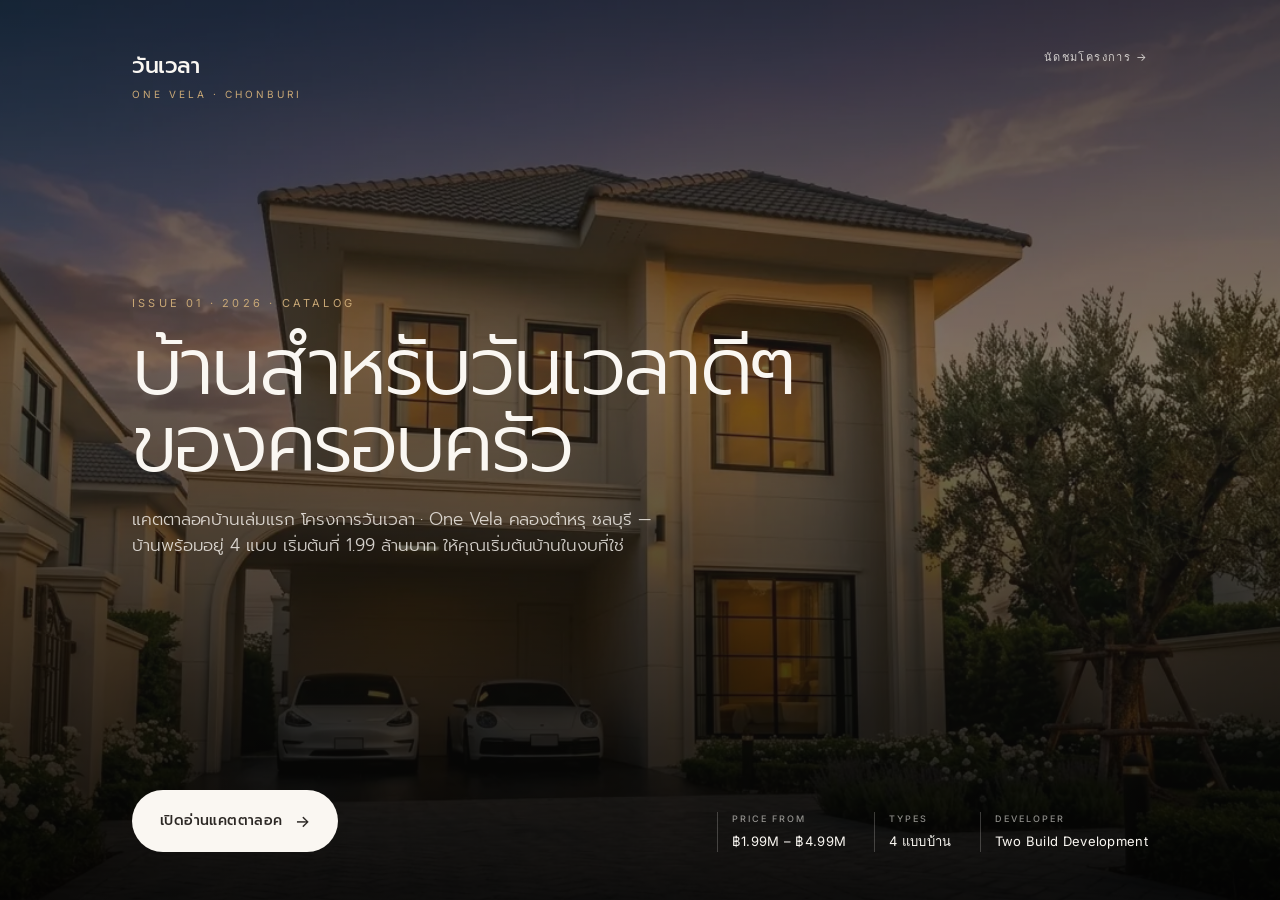
==== index.html @ 5f415947 "feat: launch วันเวลา · One Vela catalog Issue 01 - magazine-style 32-page flipbook (StPageFlip deskt" ====
<!DOCTYPE html>
<html lang="th">
<head>
<meta charset="UTF-8">
<meta name="viewport" content="width=device-width, initial-scale=1.0, viewport-fit=cover">
<meta name="theme-color" content="#FAF7F2">
<title>วันเวลา · One Vela — แคตตาลอคบ้าน คลองตำหรุ ชลบุรี</title>
<meta name="description" content="แคตตาลอคบ้านโครงการวันเวลา · One Vela — บ้านพร้อมอยู่ คลองตำหรุ ชลบุรี เริ่ม 1.99–4.99 ล้านบาท 4 ไทป์: บ้านเดี่ยว ทาวน์โฮม บ้านแฝด">
<meta name="keywords" content="วันเวลา, One Vela, บ้านชลบุรี, บ้านคลองตำหรุ, บ้านเดี่ยว, ทาวน์โฮม, บ้านแฝด, อมตะนคร, บางแสน, Two Build">

<link rel="preconnect" href="https://fonts.googleapis.com">
<link rel="preconnect" href="https://fonts.gstatic.com" crossorigin>
<link href="https://fonts.googleapis.com/css2?family=Prompt:wght@300;400;500;600&family=Inter:wght@400;500;600&display=swap" rel="stylesheet">
<link rel="stylesheet" href="assets/css/tokens.css">
<link rel="icon" href="images/logo/icon-primary.jpg" type="image/jpeg">
<link rel="apple-touch-icon" href="images/logo/icon-primary.jpg">

<meta property="og:title" content="วันเวลา · One Vela — แคตตาลอคบ้าน คลองตำหรุ ชลบุรี">
<meta property="og:description" content="บ้านพร้อมอยู่ 4 ไทป์ เริ่ม 1.99–4.99 ล้านบาท · เปิดอ่านแคตตาลอคแบบ flipbook">
<meta property="og:image" content="images/covers/landing-hero.webp">
<meta property="og:type" content="website">
<meta property="og:locale" content="th_TH">
<meta name="twitter:card" content="summary_large_image">

<script type="application/ld+json">
{
  "@context": "https://schema.org",
  "@type": "RealEstateAgent",
  "name": "วันเวลา · One Vela",
  "description": "โครงการบ้านจัดสรร คลองตำหรุ ชลบุรี โดย บริษัท ทู บิลด์ ดีเวลลอปเมนท์ จำกัด",
  "telephone": "+66-92-787-4222",
  "email": "twobuild.d@gmail.com",
  "address": {
    "@type": "PostalAddress",
    "streetAddress": "89 หมู่ 1 ตำบลคลองตำหรุ",
    "addressLocality": "อำเภอเมืองชลบุรี",
    "addressRegion": "ชลบุรี",
    "postalCode": "20000",
    "addressCountry": "TH"
  },
  "priceRange": "฿1.99M - ฿4.99M",
  "image": "images/covers/landing-hero.webp"
}
</script>

<style>
  body {
    min-height: 100vh;
    display: flex;
    flex-direction: column;
    overflow: hidden;
  }
  .splash {
    position: relative;
    flex: 1;
    background: var(--charcoal);
    color: var(--cream);
    overflow: hidden;
    display: flex;
  }
  .splash-photo {
    position: absolute;
    inset: 0;
    width: 100%; height: 100%;
    object-fit: cover;
    opacity: 0.55;
    z-index: 0;
  }
  .splash-overlay {
    position: absolute;
    inset: 0;
    background: linear-gradient(180deg, rgba(0,0,0,0.5) 0%, rgba(0,0,0,0.2) 40%, rgba(0,0,0,0.85) 100%);
    z-index: 1;
  }
  .splash-content {
    position: relative;
    z-index: 2;
    max-width: 1080px;
    margin: 0 auto;
    width: 100%;
    padding: 48px 32px;
    display: flex;
    flex-direction: column;
    justify-content: space-between;
  }
  .splash-top {
    display: flex;
    justify-content: space-between;
    align-items: flex-start;
    gap: 24px;
  }
  .brand-lockup {
    display: flex;
    flex-direction: column;
    gap: 2px;
  }
  .brand-lockup .th {
    font-size: 22px;
    font-weight: 500;
    letter-spacing: -0.4px;
  }
  .brand-lockup .en {
    font-family: 'Inter', sans-serif;
    font-size: 10px;
    letter-spacing: 3px;
    text-transform: uppercase;
    color: var(--gold-light);
  }
  .top-link {
    font-family: 'Inter', sans-serif;
    font-size: 11px;
    letter-spacing: 1.4px;
    text-transform: uppercase;
    color: rgba(250, 247, 242, 0.78);
    transition: color 0.3s;
  }
  .top-link:hover { color: var(--gold-light); }

  .splash-middle {
    margin: auto 0;
    max-width: 720px;
  }
  .splash-issue {
    font-family: 'Inter', sans-serif;
    font-size: 11px;
    letter-spacing: 3.2px;
    text-transform: uppercase;
    color: var(--gold-light);
    margin-bottom: 18px;
  }
  .splash-title {
    font-size: 80px;
    font-weight: 300;
    line-height: 0.96;
    letter-spacing: -2.8px;
    margin-bottom: 22px;
  }
  .splash-sub {
    font-size: 17px;
    font-weight: 300;
    line-height: 1.55;
    color: rgba(250, 247, 242, 0.82);
    max-width: 540px;
  }

  .splash-bottom {
    display: flex;
    justify-content: space-between;
    align-items: flex-end;
    flex-wrap: wrap;
    gap: 24px;
    margin-top: 40px;
  }
  .enter-cta {
    display: inline-flex;
    align-items: center;
    gap: 12px;
    background: var(--cream);
    color: var(--charcoal);
    padding: 18px 28px;
    border-radius: 999px;
    font-size: 14px;
    font-weight: 500;
    letter-spacing: 0.4px;
    transition: var(--transition);
  }
  .enter-cta:hover {
    background: var(--gold);
    color: var(--cream);
    transform: translateY(-2px);
  }
  .enter-cta::after {
    content: '→';
    font-family: 'Inter', sans-serif;
    font-size: 16px;
  }
  .meta-block {
    display: flex;
    gap: 28px;
    flex-wrap: wrap;
  }
  .meta-block > div {
    border-left: 1px solid rgba(250, 247, 242, 0.22);
    padding-left: 14px;
  }
  .meta-block .label {
    font-size: 9px;
    letter-spacing: 2px;
    text-transform: uppercase;
    color: rgba(250, 247, 242, 0.55);
    margin-bottom: 4px;
  }
  .meta-block .val {
    font-family: 'Inter', sans-serif;
    font-size: 13px;
    letter-spacing: 0.3px;
    color: var(--cream);
  }

  @media (max-width: 720px) {
    .splash-content { padding: 32px 20px; }
    .splash-title { font-size: 48px; letter-spacing: -1.6px; }
    .splash-sub { font-size: 15px; }
    .splash-bottom { flex-direction: column; align-items: stretch; }
    .meta-block { gap: 18px; }
    .meta-block > div { padding-left: 12px; }
  }
</style>
</head>
<body>
<main class="splash" role="main">
  <img class="splash-photo" src="images/covers/landing-hero.webp" alt="บ้าน 2 ชั้น โครงการวันเวลา ชลบุรี ในแสง Golden Hour">
  <div class="splash-overlay"></div>

  <div class="splash-content">
    <div class="splash-top">
      <div class="brand-lockup">
        <span class="th">วันเวลา</span>
        <span class="en">One Vela · Chonburi</span>
      </div>
      <a href="#contact" class="top-link">นัดชมโครงการ →</a>
    </div>

    <section class="splash-middle">
      <div class="splash-issue">Issue 01 · 2026 · Catalog</div>
      <h1 class="splash-title">บ้านสำหรับวันเวลาดีๆ ของครอบครัว</h1>
      <p class="splash-sub">แคตตาลอคบ้านเล่มแรก โครงการวันเวลา · One Vela คลองตำหรุ ชลบุรี — บ้านพร้อมอยู่ 4 แบบ เริ่มต้นที่ 1.99 ล้านบาท ให้คุณเริ่มต้นบ้านในงบที่ใช่</p>
    </section>

    <div class="splash-bottom">
      <a href="catalog.html" class="enter-cta">เปิดอ่านแคตตาลอค</a>
      <div class="meta-block">
        <div>
          <div class="label">Price From</div>
          <div class="val">฿1.99M – ฿4.99M</div>
        </div>
        <div>
          <div class="label">Types</div>
          <div class="val">4 แบบบ้าน</div>
        </div>
        <div>
          <div class="label">Developer</div>
          <div class="val">Two Build Development</div>
        </div>
      </div>
    </div>
  </div>
</main>

<a id="contact" class="sr-only">contact</a>
<script>
// Subtle parallax on splash photo
const photo = document.querySelector('.splash-photo');
let raf;
window.addEventListener('mousemove', (e) => {
  if (raf) return;
  raf = requestAnimationFrame(() => {
    const x = (e.clientX / window.innerWidth - 0.5) * 18;
    const y = (e.clientY / window.innerHeight - 0.5) * 12;
    photo.style.transform = `translate(${x}px, ${y}px) scale(1.06)`;
    raf = null;
  });
});
</script>
</body>
</html>
---- assets/css/tokens.css ----
/* ===========================
   วันเวลา · One Vela — Design Tokens
   Brand palette, typography, spacing
   =========================== */

:root {
  /* Palette */
  --cream: #FAF7F2;
  --cream-deep: #F0EAE0;
  --beige: #E8DFD0;
  --beige-warm: #D9CDB8;
  --gold: #B8843D;
  --gold-light: #C9A876;
  --gold-soft: #E8D4B0;
  --sage: #7A8471;
  --sage-light: #9CA593;
  --charcoal: #2C2825;
  --charcoal-soft: #4A4540;
  --text-muted: #888780;
  --white: #FFFFFF;
  --line: 213, 207, 196;

  /* Shadow */
  --shadow-soft: 0 1px 3px rgba(44, 40, 37, 0.04), 0 4px 16px rgba(44, 40, 37, 0.06);
  --shadow-card: 0 2px 8px rgba(44, 40, 37, 0.06), 0 8px 32px rgba(44, 40, 37, 0.08);
  --shadow-page: 0 4px 24px rgba(44, 40, 37, 0.12), 0 18px 60px rgba(44, 40, 37, 0.18);

  /* Radius */
  --radius-sm: 12px;
  --radius-md: 20px;
  --radius-lg: 28px;
  --radius-xl: 36px;

  /* Motion */
  --ease: cubic-bezier(0.16, 1, 0.3, 1);
  --transition: 0.4s var(--ease);

  /* Page geometry (magazine flipbook) */
  --page-w: 800px;
  --page-h: 1131px;   /* A4 ratio 1 : 1.414 */
  --page-pad: 56px;

  /* Type scale */
  --fs-eyebrow: 11px;
  --fs-label: 12px;
  --fs-caption: 12px;
  --fs-body: 15px;
  --fs-lead: 19px;
  --fs-h3: 22px;
  --fs-h2: 36px;
  --fs-h1: 56px;
  --fs-display: 84px;
}

@media (prefers-reduced-motion: reduce) {
  :root { --transition: 0s; }
}

* { box-sizing: border-box; margin: 0; padding: 0; }

html { -webkit-text-size-adjust: 100%; scroll-behavior: smooth; }

body {
  font-family: 'Prompt', 'Sukhumvit Set', 'Helvetica Neue', -apple-system, BlinkMacSystemFont, sans-serif;
  background: var(--cream);
  color: var(--charcoal);
  line-height: 1.65;
  letter-spacing: -0.005em;
  font-feature-settings: 'kern' 1, 'liga' 1;
  -webkit-font-smoothing: antialiased;
  -moz-osx-font-smoothing: grayscale;
  overflow-x: hidden;
}

img { max-width: 100%; height: auto; display: block; }
a { color: inherit; text-decoration: none; }
button { font-family: inherit; cursor: pointer; border: none; background: none; color: inherit; }

/* English / numeric labels use Inter for proportion */
.en, .eyebrow, .label, .caption, .stat-num, .stat-num-lg, .folio {
  font-family: 'Inter', 'Prompt', sans-serif;
  font-feature-settings: 'tnum' 1, 'ss01' 1;
}

/* Type utility classes — magazine voice */
.eyebrow {
  font-size: var(--fs-eyebrow);
  letter-spacing: 2.4px;
  text-transform: uppercase;
  font-weight: 600;
  color: var(--gold);
}
.label {
  font-size: var(--fs-label);
  letter-spacing: 1.6px;
  text-transform: uppercase;
  font-weight: 500;
  color: var(--text-muted);
}
.caption {
  font-size: var(--fs-caption);
  font-style: italic;
  color: var(--text-muted);
  line-height: 1.5;
}
.lead {
  font-size: var(--fs-lead);
  line-height: 1.55;
  color: var(--charcoal-soft);
  font-weight: 300;
}
.body { font-size: var(--fs-body); line-height: 1.75; color: var(--charcoal-soft); }
.body p + p { margin-top: 0.9em; }

.h3 { font-size: var(--fs-h3); font-weight: 500; line-height: 1.3; letter-spacing: -0.2px; }
.h2 { font-size: var(--fs-h2); font-weight: 500; line-height: 1.15; letter-spacing: -0.6px; }
.h1 { font-size: var(--fs-h1); font-weight: 500; line-height: 1.05; letter-spacing: -1.4px; }
.display { font-size: var(--fs-display); font-weight: 300; line-height: 1.0; letter-spacing: -2.5px; }

.folio {
  font-size: 11px;
  letter-spacing: 1.6px;
  color: var(--text-muted);
}

/* Hairline divider */
.hairline {
  height: 1px;
  background: rgba(var(--line), 0.7);
  border: 0;
  margin: 0;
}

/* Focus visible (a11y) */
:focus-visible {
  outline: 2px solid var(--gold);
  outline-offset: 3px;
  border-radius: 4px;
}

/* Visually-hidden but available to screen readers */
.sr-only {
  position: absolute;
  width: 1px; height: 1px;
  padding: 0; margin: -1px;
  overflow: hidden; clip: rect(0, 0, 0, 0);
  white-space: nowrap; border: 0;
}
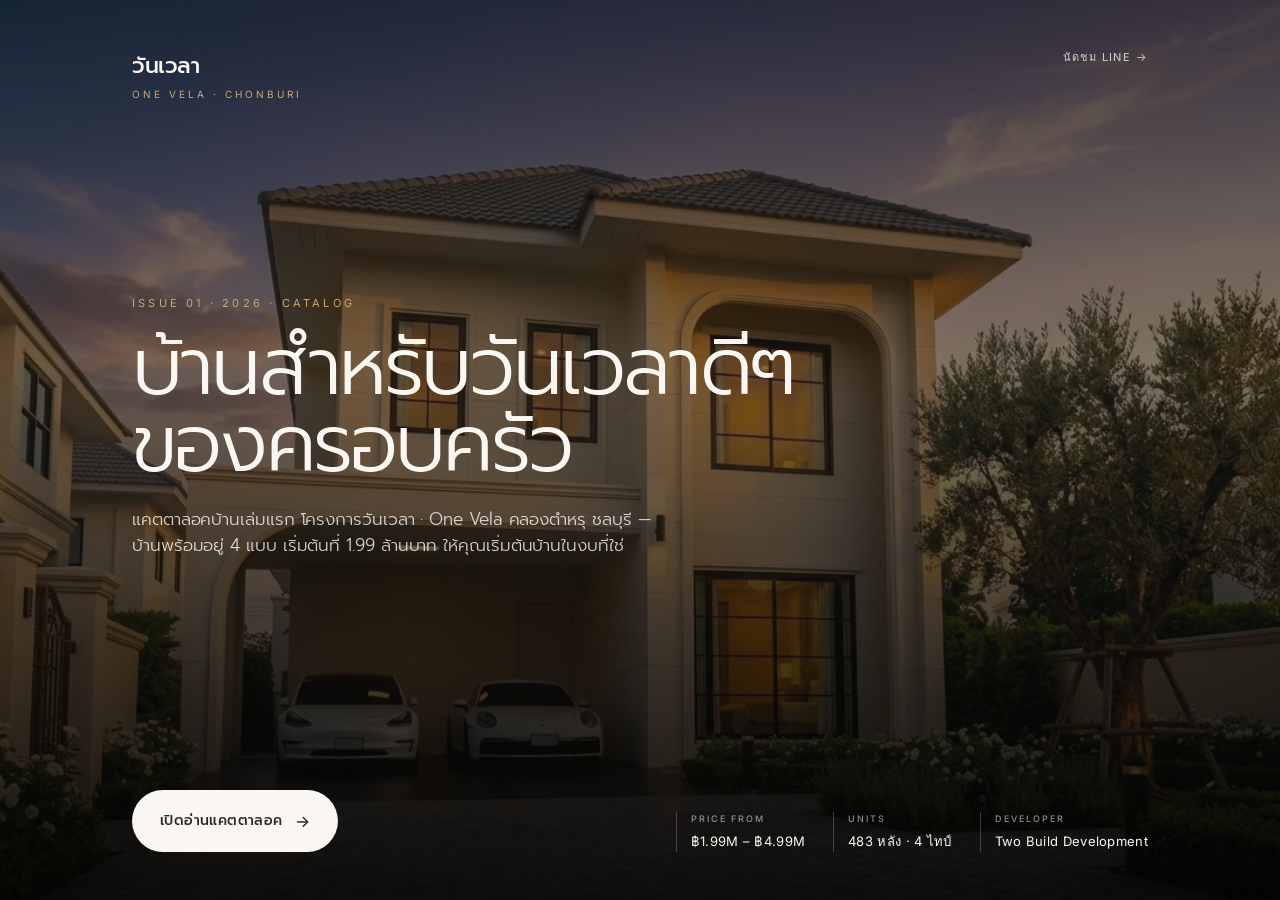
==== commit aecec0a6: "fix: align project facts + add bridge story + mortgage reality + bestseller treatment CONTENT correc" ====
--- a/index.html
+++ b/index.html
@@ -218,7 +218,7 @@
         <span class="th">วันเวลา</span>
         <span class="en">One Vela · Chonburi</span>
       </div>
-      <a href="#contact" class="top-link">นัดชมโครงการ →</a>
+      <a href="https://lin.ee/TR66JH9" target="_blank" rel="noopener" class="top-link">นัดชม LINE →</a>
     </div>
 
     <section class="splash-middle">
@@ -235,8 +235,8 @@
           <div class="val">฿1.99M – ฿4.99M</div>
         </div>
         <div>
-          <div class="label">Types</div>
-          <div class="val">4 แบบบ้าน</div>
+          <div class="label">Units</div>
+          <div class="val">483 หลัง · 4 ไทป์</div>
         </div>
         <div>
           <div class="label">Developer</div>
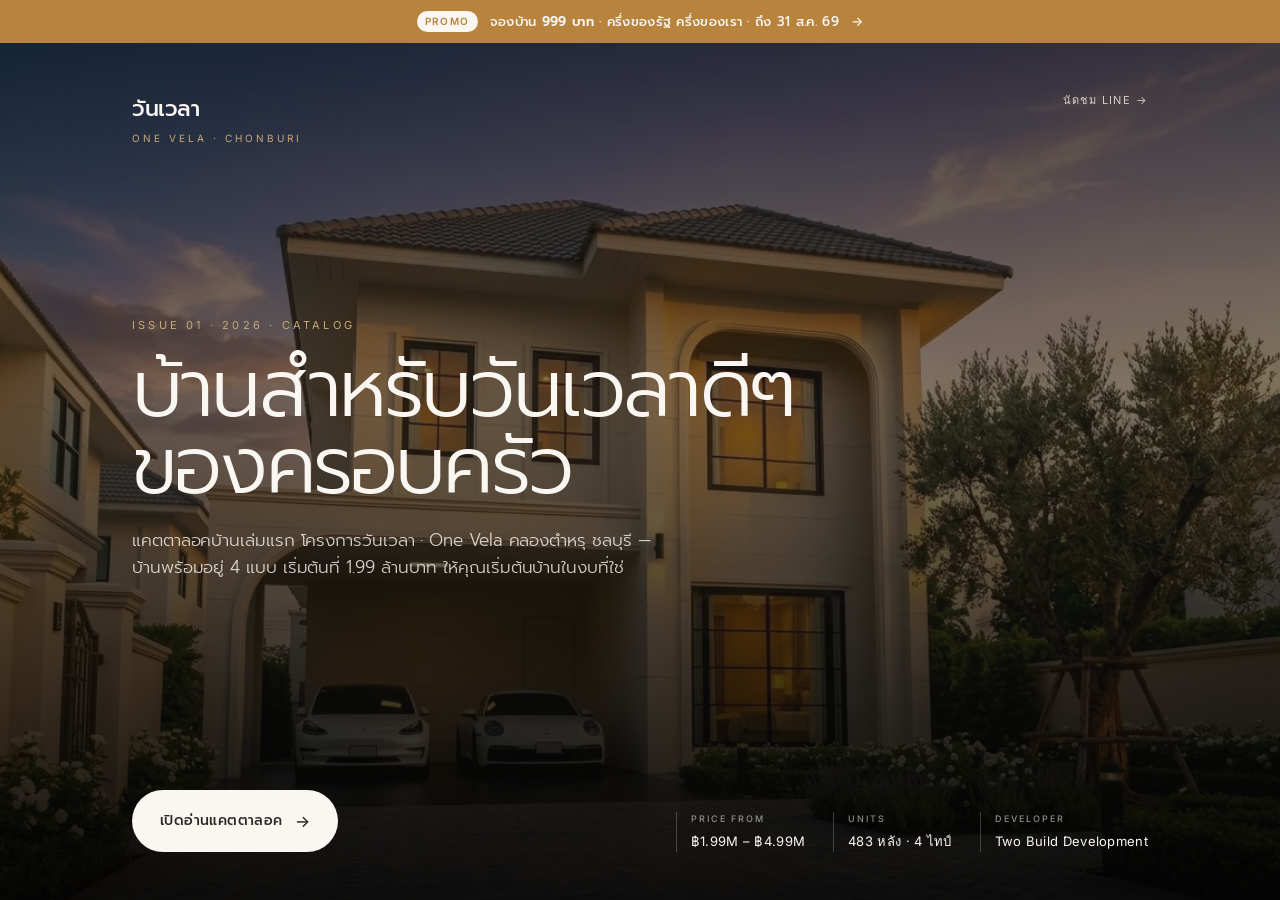
==== commit b29c3fdd: "feat(campaign): 'ครึ่งของรัฐ ครึ่งของเรา' — 999 บ. booking promo landing Adds /promo-999.html — Bold" ====
--- a/index.html
+++ b/index.html
@@ -15,8 +15,8 @@
 <link rel="icon" href="images/logo/icon-primary.jpg" type="image/jpeg">
 <link rel="apple-touch-icon" href="images/logo/icon-primary.jpg">
 
-<meta property="og:title" content="วันเวลา · One Vela — แคตตาลอคบ้าน คลองตำหรุ ชลบุรี">
-<meta property="og:description" content="บ้านพร้อมอยู่ 4 ไทป์ เริ่ม 1.99–4.99 ล้านบาท · เปิดอ่านแคตตาลอคแบบ flipbook">
+<meta property="og:title" content="วันเวลา · One Vela — จองบ้าน 999 บาท · บ้านพร้อมอยู่ คลองตำหรุ ชลบุรี">
+<meta property="og:description" content="โปร 30 มิ.ย. – 31 ส.ค. 69 · จองบ้านวันเวลา 999 บาท · ครึ่งของรัฐ ครึ่งของเรา · บ้านพร้อมอยู่ 4 ไทป์ เริ่ม 1.99M">
 <meta property="og:image" content="images/covers/landing-hero.webp">
 <meta property="og:type" content="website">
 <meta property="og:locale" content="th_TH">
@@ -50,6 +50,40 @@
     flex-direction: column;
     overflow: hidden;
   }
+
+  /* Promo strip — sticky on top, very visible */
+  .promo-strip {
+    background: var(--gold);
+    color: var(--cream);
+    padding: 11px 22px;
+    text-align: center;
+    font-size: 13px;
+    font-weight: 500;
+    letter-spacing: 0.3px;
+    display: flex;
+    justify-content: center;
+    align-items: center;
+    gap: 12px;
+    transition: var(--transition);
+    z-index: 100;
+  }
+  .promo-strip:hover { background: var(--charcoal); color: var(--gold-light); }
+  .promo-strip strong { font-weight: 600; }
+  .promo-strip .badge {
+    background: var(--cream);
+    color: var(--gold);
+    padding: 2px 8px;
+    border-radius: 999px;
+    font-family: 'Inter', sans-serif;
+    font-size: 10px;
+    font-weight: 600;
+    letter-spacing: 1.4px;
+  }
+  .promo-strip .arrow { font-family: 'Inter', sans-serif; }
+  @media (max-width: 640px) {
+    .promo-strip { font-size: 12px; padding: 10px 14px; gap: 8px; }
+    .promo-strip .badge { font-size: 9px; }
+  }
   .splash {
     position: relative;
     flex: 1;
@@ -208,6 +242,11 @@
 </style>
 </head>
 <body>
+<a href="promo-999.html" class="promo-strip" aria-label="โปรโมชั่นจองบ้าน 999 บาท">
+  <span class="badge">PROMO</span>
+  <span>จองบ้าน <strong>999 บาท</strong> · ครึ่งของรัฐ ครึ่งของเรา · ถึง 31 ส.ค. 69</span>
+  <span class="arrow">→</span>
+</a>
 <main class="splash" role="main">
   <img class="splash-photo" src="images/covers/landing-hero.webp" alt="บ้าน 2 ชั้น โครงการวันเวลา ชลบุรี ในแสง Golden Hour">
   <div class="splash-overlay"></div>
